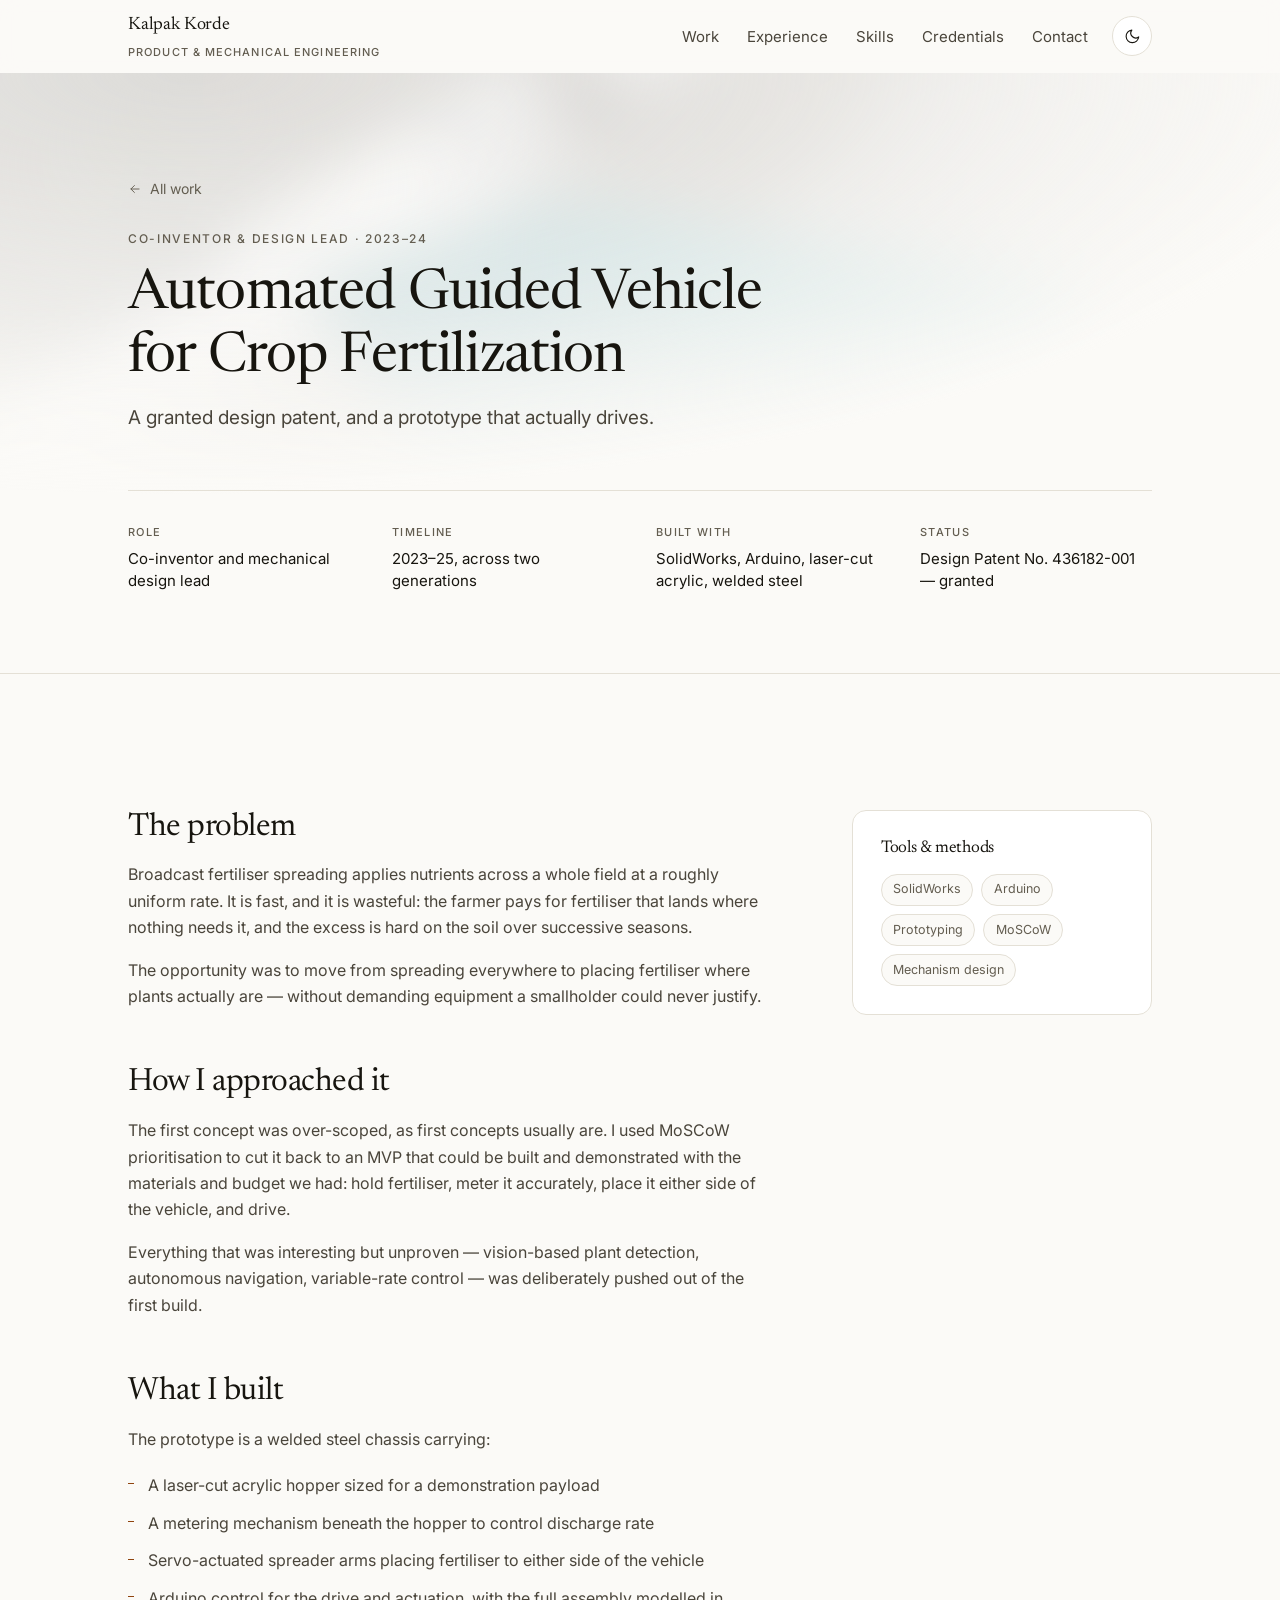
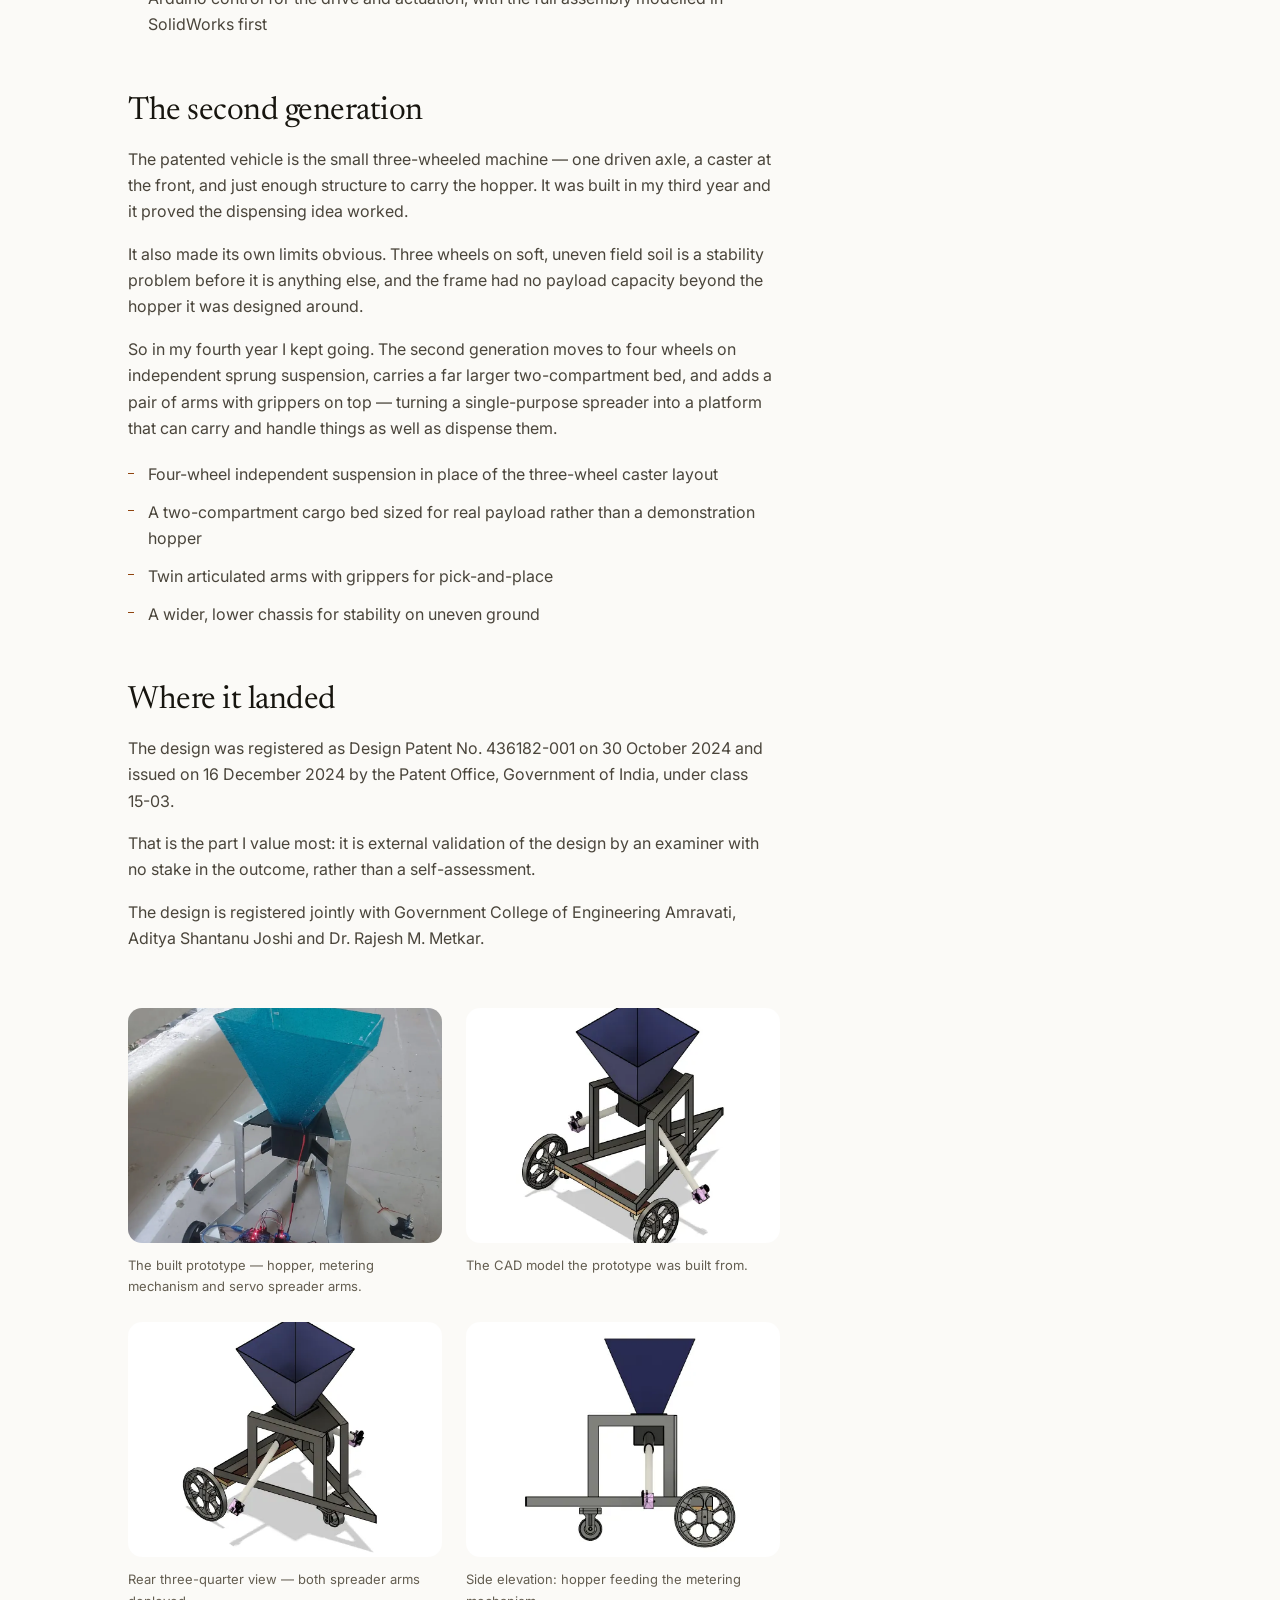
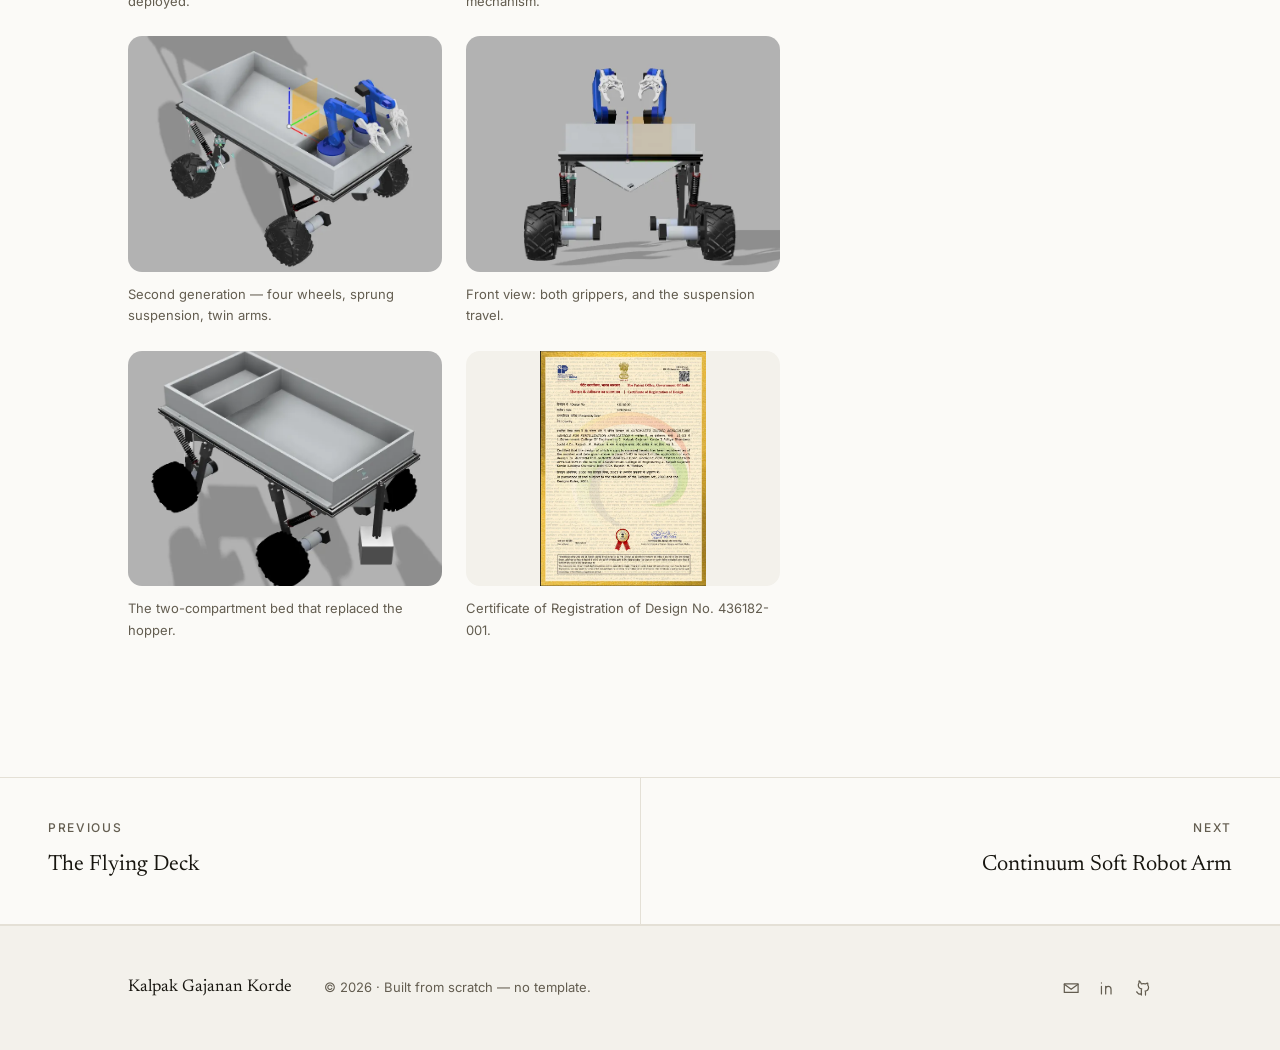
==== portfolio/work/agv-fertilization.html @ a99efef3 "Rebuild portfolio: new design, per-project pages, updated content The site had drifted badly from th" ====
<!DOCTYPE html>
<html lang="en">

<head>
    <meta charset="UTF-8">
    <meta name="viewport" content="width=device-width, initial-scale=1">
    <title>Automated Guided Vehicle for Crop Fertilization — Kalpak Korde</title>

    <meta name="description" content="An automated guided vehicle for precise crop fertilisation. Design Patent No. 436182-001, granted by the Patent Office, Government of India.">
    <link rel="canonical" href="https://portfolio-tgq3.vercel.app/work/agv-fertilization.html">

    <meta property="og:type" content="article">
    <meta property="og:url" content="https://portfolio-tgq3.vercel.app/work/agv-fertilization.html">
    <meta property="og:title" content="Automated Guided Vehicle for Crop Fertilization — Kalpak Korde">
    <meta property="og:description" content="An automated guided vehicle for precise crop fertilisation. Design Patent No. 436182-001, granted by the Patent Office, Government of India.">
    <meta property="og:image" content="https://portfolio-tgq3.vercel.app/assets/og-image.png">
    <meta name="twitter:card" content="summary_large_image">

    <link rel="icon" href="../favicon.svg" type="image/svg+xml">
    <link rel="apple-touch-icon" href="../assets/apple-touch-icon.png">

    <script>
        (function () {
            document.documentElement.classList.add('js');
            try {
                var saved = localStorage.getItem('theme');
                var theme = saved || (window.matchMedia('(prefers-color-scheme: dark)').matches ? 'dark' : 'light');
                document.documentElement.setAttribute('data-theme', theme);
            } catch (e) { }
        })();
    </script>

    <link rel="preconnect" href="https://fonts.googleapis.com">
    <link rel="preconnect" href="https://fonts.gstatic.com" crossorigin>
    <link
        href="https://fonts.googleapis.com/css2?family=Inter:wght@400;500;600&family=Newsreader:ital,opsz,wght@0,6..72,400;0,6..72,500;1,6..72,400&display=swap"
        rel="stylesheet">
    <link rel="stylesheet" href="../css/style.css">
</head>

<body>
    <a class="skip-link" href="#main">Skip to content</a>

    <svg class="sprite" aria-hidden="true" focusable="false">
        <symbol id="i-mail" viewBox="0 0 24 24"><path d="M3 6.5h18v11H3z"/><path d="m3 7 9 6.5L21 7"/></symbol>
        <symbol id="i-linkedin" viewBox="0 0 24 24"><path d="M4.5 9.5v10M4.5 5.2v.1M10 19.5v-10M10 13.2c0-2 1.4-3.7 3.5-3.7s3.5 1.4 3.5 4v6"/></symbol>
        <symbol id="i-github" viewBox="0 0 24 24"><path d="M9 19.5c-4 1.2-4-2.1-5.6-2.6M15 21v-3.3c0-1 .1-1.4-.5-2 2.3-.2 4.5-1.1 4.5-5a3.9 3.9 0 0 0-1.1-2.7 3.6 3.6 0 0 0-.1-2.7s-.9-.2-2.9 1.1a10 10 0 0 0-5.2 0C7.7 2.1 6.8 2.3 6.8 2.3a3.6 3.6 0 0 0-.1 2.7 3.9 3.9 0 0 0-1.1 2.8c0 3.8 2.2 4.7 4.5 5-.4.4-.5.9-.5 1.5V21"/></symbol>
        <symbol id="i-arrow" viewBox="0 0 24 24"><path d="M5 12h14M13 6l6 6-6 6"/></symbol>
        <symbol id="i-sun" viewBox="0 0 24 24"><circle cx="12" cy="12" r="4"/><path d="M12 2v2M12 20v2M4.9 4.9l1.4 1.4M17.7 17.7l1.4 1.4M2 12h2M20 12h2M4.9 19.1l1.4-1.4M17.7 6.3l1.4-1.4"/></symbol>
        <symbol id="i-moon" viewBox="0 0 24 24"><path d="M21 12.8A9 9 0 1 1 11.2 3a7 7 0 0 0 9.8 9.8z"/></symbol>
        <symbol id="i-close" viewBox="0 0 24 24"><path d="M6 6l12 12M18 6L6 18"/></symbol>
        <symbol id="i-expand" viewBox="0 0 24 24"><path d="M9 3H3v6M15 21h6v-6M21 9V3h-6M3 15v6h6"/></symbol>
    </svg>

    <div class="scroll-progress" id="scrollProgress" aria-hidden="true"></div>

    <header class="site-header" id="siteHeader">
        <div class="shell header-inner">
            <a class="wordmark" href="../index.html">
                Kalpak Korde
                <span class="wordmark-role">Product &amp; Mechanical Engineering</span>
            </a>

            <nav class="nav" id="nav" aria-label="Primary">
                <ul>
                    <li><a href="../index.html#work">Work</a></li>
                    <li><a href="../index.html#experience">Experience</a></li>
                    <li><a href="../index.html#skills">Skills</a></li>
                    <li><a href="../index.html#credentials">Credentials</a></li>
                    <li><a href="../index.html#contact">Contact</a></li>
                </ul>
            </nav>

            <div class="header-actions">
                <button class="icon-btn" id="themeToggle" type="button" aria-label="Switch to dark theme">
                    <svg class="icon icon-light" aria-hidden="true"><use href="#i-moon" /></svg>
                    <svg class="icon icon-dark" aria-hidden="true"><use href="#i-sun" /></svg>
                </button>
                <button class="icon-btn nav-toggle" id="navToggle" type="button" aria-label="Open menu"
                    aria-expanded="false" aria-controls="nav">
                    <span class="bars" aria-hidden="true"><i></i><i></i></span>
                </button>
            </div>
        </div>
    </header>

    <main id="main">
        <section class="proj-hero">
            <div class="proj-bg" aria-hidden="true">
                <div class="proj-bg-layer">
                    <picture>
                        <source srcset="../assets/agv-prototype.webp" type="image/webp">
                        <img src="../assets/agv-prototype.jpg" alt="" aria-hidden="true">
                    </picture>
                </div>
                <div class="proj-bg-layer">
                    <picture>
                        <source srcset="../assets/cert-patent.webp" type="image/webp">
                        <img src="../assets/cert-patent.jpg" alt="" aria-hidden="true">
                    </picture>
                </div>
            </div>

            <div class="shell">
                <a class="proj-back" href="../index.html#work">
                    <svg class="icon" aria-hidden="true"><use href="#i-arrow" /></svg>
                    All work
                </a>
                <p class="eyebrow">Co-inventor &amp; design lead · 2023–24</p>
                <h1>Automated Guided Vehicle for Crop Fertilization</h1>
                <p class="lede">A granted design patent, and a prototype that actually drives.</p>

                <dl class="proj-facts">
                    <div>
                        <dt>Role</dt>
                        <dd>Co-inventor and mechanical design lead</dd>
                    </div>
                    <div>
                        <dt>Timeline</dt>
                        <dd>2023–25, across two generations</dd>
                    </div>
                    <div>
                        <dt>Built with</dt>
                        <dd>SolidWorks, Arduino, laser-cut acrylic, welded steel</dd>
                    </div>
                    <div>
                        <dt>Status</dt>
                        <dd>Design Patent No. 436182-001 — granted</dd>
                    </div>
                </dl>
            </div>
        </section>

        <div class="shell proj-body">
            <div class="proj-main">
                <section class="proj-block reveal">
                    <h2>The problem</h2>
                    <p>Broadcast fertiliser spreading applies nutrients across a whole field at a roughly uniform rate. It is fast, and it is wasteful: the farmer pays for fertiliser that lands where nothing needs it, and the excess is hard on the soil over successive seasons.</p>
                    <p>The opportunity was to move from spreading everywhere to placing fertiliser where plants actually are — without demanding equipment a smallholder could never justify.</p>
                </section>

                <section class="proj-block reveal">
                    <h2>How I approached it</h2>
                    <p>The first concept was over-scoped, as first concepts usually are. I used MoSCoW prioritisation to cut it back to an MVP that could be built and demonstrated with the materials and budget we had: hold fertiliser, meter it accurately, place it either side of the vehicle, and drive.</p>
                    <p>Everything that was interesting but unproven — vision-based plant detection, autonomous navigation, variable-rate control — was deliberately pushed out of the first build.</p>
                </section>

                <section class="proj-block reveal">
                    <h2>What I built</h2>
                    <p>The prototype is a welded steel chassis carrying:</p>
                    <ul>
                        <li>A laser-cut acrylic hopper sized for a demonstration payload</li>
                        <li>A metering mechanism beneath the hopper to control discharge rate</li>
                        <li>Servo-actuated spreader arms placing fertiliser to either side of the vehicle</li>
                        <li>Arduino control for the drive and actuation, with the full assembly modelled in SolidWorks first</li>
                    </ul>
                </section>

                <section class="proj-block reveal">
                    <h2>The second generation</h2>
                    <p>The patented vehicle is the small three-wheeled machine — one driven axle, a caster at the front, and just enough structure to carry the hopper. It was built in my third year and it proved the dispensing idea worked.</p>
                    <p>It also made its own limits obvious. Three wheels on soft, uneven field soil is a stability problem before it is anything else, and the frame had no payload capacity beyond the hopper it was designed around.</p>
                    <p>So in my fourth year I kept going. The second generation moves to four wheels on independent sprung suspension, carries a far larger two-compartment bed, and adds a pair of arms with grippers on top — turning a single-purpose spreader into a platform that can carry and handle things as well as dispense them.</p>
                    <ul>
                        <li>Four-wheel independent suspension in place of the three-wheel caster layout</li>
                        <li>A two-compartment cargo bed sized for real payload rather than a demonstration hopper</li>
                        <li>Twin articulated arms with grippers for pick-and-place</li>
                        <li>A wider, lower chassis for stability on uneven ground</li>
                    </ul>
                </section>

                <section class="proj-block reveal">
                    <h2>Where it landed</h2>
                    <p>The design was registered as Design Patent No. 436182-001 on 30 October 2024 and issued on 16 December 2024 by the Patent Office, Government of India, under class 15-03.</p>
                    <p>That is the part I value most: it is external validation of the design by an examiner with no stake in the outcome, rather than a self-assessment.</p>
                    <p>The design is registered jointly with Government College of Engineering Amravati, Aditya Shantanu Joshi and Dr. Rajesh M. Metkar.</p>
                </section>

                <div class="proj-gallery reveal">
                    <figure>
                        <button class="zoomable" type="button" data-full="../assets/agv-prototype.jpg"
                            data-caption="The built prototype — hopper, metering mechanism and servo spreader arms.">
                            <picture>
                                <source srcset="../assets/agv-prototype.webp" type="image/webp">
                                <img src="../assets/agv-prototype.jpg" width="960" height="1180" loading="lazy"
                                    decoding="async" alt="The AGV prototype: a blue acrylic hopper on a welded steel chassis with servo-actuated spreader arms and an Arduino board">
                            </picture>
                            <span class="zoom-hint" aria-hidden="true">
                                <svg class="icon"><use href="#i-expand" /></svg>
                            </span>
                        </button>
                        <figcaption>The built prototype — hopper, metering mechanism and servo spreader arms.</figcaption>
                    </figure>
                    <figure>
                        <button class="zoomable" type="button" data-full="../assets/agv-cad-iso.jpg"
                            data-caption="The CAD model the prototype was built from.">
                            <picture>
                                <source srcset="../assets/agv-cad-iso.webp" type="image/webp">
                                <img src="../assets/agv-cad-iso.jpg" width="504" height="514" loading="lazy"
                                    decoding="async" alt="CAD model of the fertilisation AGV showing the hopper, frame and spreader tubes">
                            </picture>
                            <span class="zoom-hint" aria-hidden="true">
                                <svg class="icon"><use href="#i-expand" /></svg>
                            </span>
                        </button>
                        <figcaption>The CAD model the prototype was built from.</figcaption>
                    </figure>
                    <figure>
                        <button class="zoomable" type="button" data-full="../assets/agv-cad-rear.jpg"
                            data-caption="Rear three-quarter view — both spreader arms deployed.">
                            <picture>
                                <source srcset="../assets/agv-cad-rear.webp" type="image/webp">
                                <img src="../assets/agv-cad-rear.jpg" width="523" height="528" loading="lazy"
                                    decoding="async" alt="Rear three-quarter CAD view of the AGV showing both spreader arms">
                            </picture>
                            <span class="zoom-hint" aria-hidden="true">
                                <svg class="icon"><use href="#i-expand" /></svg>
                            </span>
                        </button>
                        <figcaption>Rear three-quarter view — both spreader arms deployed.</figcaption>
                    </figure>
                    <figure>
                        <button class="zoomable" type="button" data-full="../assets/agv-cad-side.jpg"
                            data-caption="Side elevation: hopper feeding the metering mechanism.">
                            <picture>
                                <source srcset="../assets/agv-cad-side.webp" type="image/webp">
                                <img src="../assets/agv-cad-side.jpg" width="486" height="486" loading="lazy"
                                    decoding="async" alt="Side elevation of the AGV showing the hopper feeding into the metering mechanism">
                            </picture>
                            <span class="zoom-hint" aria-hidden="true">
                                <svg class="icon"><use href="#i-expand" /></svg>
                            </span>
                        </button>
                        <figcaption>Side elevation: hopper feeding the metering mechanism.</figcaption>
                    </figure>
                    <figure>
                        <button class="zoomable" type="button" data-full="../assets/agv-v2-iso.jpg"
                            data-caption="Second generation — four wheels, sprung suspension, twin arms.">
                            <picture>
                                <source srcset="../assets/agv-v2-iso.webp" type="image/webp">
                                <img src="../assets/agv-v2-iso.jpg" width="792" height="634" loading="lazy"
                                    decoding="async" alt="CAD render of the second-generation AGV: a four-wheel rover with sprung suspension, a large two-compartment bed and twin robotic arms">
                            </picture>
                            <span class="zoom-hint" aria-hidden="true">
                                <svg class="icon"><use href="#i-expand" /></svg>
                            </span>
                        </button>
                        <figcaption>Second generation — four wheels, sprung suspension, twin arms.</figcaption>
                    </figure>
                    <figure>
                        <button class="zoomable" type="button" data-full="../assets/agv-v2-front.jpg"
                            data-caption="Front view: both grippers, and the suspension travel.">
                            <picture>
                                <source srcset="../assets/agv-v2-front.webp" type="image/webp">
                                <img src="../assets/agv-v2-front.jpg" width="715" height="577" loading="lazy"
                                    decoding="async" alt="Front view of the second-generation AGV showing both grippers and the independent suspension arms">
                            </picture>
                            <span class="zoom-hint" aria-hidden="true">
                                <svg class="icon"><use href="#i-expand" /></svg>
                            </span>
                        </button>
                        <figcaption>Front view: both grippers, and the suspension travel.</figcaption>
                    </figure>
                    <figure>
                        <button class="zoomable" type="button" data-full="../assets/agv-v2-bed.jpg"
                            data-caption="The two-compartment bed that replaced the hopper.">
                            <picture>
                                <source srcset="../assets/agv-v2-bed.webp" type="image/webp">
                                <img src="../assets/agv-v2-bed.jpg" width="738" height="620" loading="lazy"
                                    decoding="async" alt="Second-generation AGV chassis showing the two-compartment cargo bed and drive motors">
                            </picture>
                            <span class="zoom-hint" aria-hidden="true">
                                <svg class="icon"><use href="#i-expand" /></svg>
                            </span>
                        </button>
                        <figcaption>The two-compartment bed that replaced the hopper.</figcaption>
                    </figure>
                    <figure class="doc">
                        <button class="zoomable" type="button" data-full="../assets/cert-patent.jpg"
                            data-caption="Certificate of Registration of Design No. 436182-001.">
                            <picture>
                                <source srcset="../assets/cert-patent.webp" type="image/webp">
                                <img src="../assets/cert-patent.jpg" width="603" height="851" loading="lazy"
                                    decoding="async" alt="Certificate of Registration of Design issued by the Patent Office, Government of India">
                            </picture>
                            <span class="zoom-hint" aria-hidden="true">
                                <svg class="icon"><use href="#i-expand" /></svg>
                            </span>
                        </button>
                        <figcaption>Certificate of Registration of Design No. 436182-001.</figcaption>
                    </figure>
                </div>
            </div>

            <aside class="proj-rail reveal">
                <h3>Tools &amp; methods</h3>
                <ul class="tags">
                    <li>SolidWorks</li>
                    <li>Arduino</li>
                    <li>Prototyping</li>
                    <li>MoSCoW</li>
                    <li>Mechanism design</li>
                </ul>
            </aside>
        </div>

        <nav class="proj-nav" aria-label="More projects">
            <a href="flying-deck.html">
                <p class="eyebrow">Previous</p>
                <strong>The Flying Deck</strong>
            </a>
            <a class="next" href="continuum-soft-arm.html">
                <p class="eyebrow">Next</p>
                <strong>Continuum Soft Robot Arm</strong>
            </a>
        </nav>
    </main>

    <footer class="site-footer">
        <div class="shell footer-inner">
            <p class="footer-name">Kalpak Gajanan Korde</p>
            <p class="footer-meta">© <span id="year">2026</span> · Built from scratch — no template.</p>
            <ul class="footer-links">
                <li><a href="mailto:kalpakkorde38@gmail.com" aria-label="Email">
                        <svg class="icon" aria-hidden="true"><use href="#i-mail" /></svg></a></li>
                <li><a href="https://www.linkedin.com/in/kalpak-korde" target="_blank" rel="noopener"
                        aria-label="LinkedIn">
                        <svg class="icon" aria-hidden="true"><use href="#i-linkedin" /></svg></a></li>
                <li><a href="https://github.com/kalpuexe" target="_blank" rel="noopener" aria-label="GitHub">
                        <svg class="icon" aria-hidden="true"><use href="#i-github" /></svg></a></li>
            </ul>
        </div>
    </footer>

    <button class="to-top" id="toTop" type="button" aria-label="Back to top">
        <svg class="icon" aria-hidden="true"><use href="#i-arrow" /></svg>
    </button>

    <dialog class="lightbox" id="lightbox" aria-label="Image viewer">
        <button class="lightbox-close" id="lightboxClose" type="button" aria-label="Close">
            <svg class="icon" aria-hidden="true"><use href="#i-close" /></svg>
        </button>
        <img id="lightboxImg" alt="">
        <p class="lightbox-caption" id="lightboxCaption"></p>
    </dialog>

    <script src="../js/main.js" defer></script>
</body>

</html>
---- portfolio/css/style.css ----
/* =============================================================
   Kalpak Korde — portfolio
   Hand-written, no framework. Sections follow document order.
   ============================================================= */

/* ---------- Tokens ---------- */

:root {
    --paper: #fbfaf7;
    --surface: #ffffff;
    --sunken: #f3f1eb;
    --ink: #17150f;
    --ink-2: #4a453b;
    --ink-3: #635d50;
    --rule: #e4e0d6;
    --accent: #8f440f;
    --accent-ink: #ffffff;
    --accent-soft: rgba(143, 68, 15, .08);
    --shadow: 0 1px 2px rgba(23, 21, 15, .04), 0 8px 24px -12px rgba(23, 21, 15, .16);
    --shadow-lg: 0 2px 4px rgba(23, 21, 15, .04), 0 24px 48px -24px rgba(23, 21, 15, .26);

    --sans: 'Inter', -apple-system, BlinkMacSystemFont, 'Segoe UI', system-ui, sans-serif;
    --serif: 'Newsreader', Georgia, 'Times New Roman', serif;

    --shell: 1120px;
    --gutter: clamp(1.25rem, 5vw, 3rem);
    --section-y: clamp(4.5rem, 11vw, 8.5rem);
    --radius: 14px;
    --ease: cubic-bezier(.22, .61, .36, 1);
}

[data-theme="dark"] {
    --paper: #0f0e0c;
    --surface: #191714;
    --sunken: #0a0908;
    --ink: #f4f1e9;
    --ink-2: #c2bbad;
    --ink-3: #a09889;
    --rule: #2c2925;
    --accent: #e8a468;
    --accent-ink: #17150f;
    --accent-soft: rgba(232, 164, 104, .12);
    --shadow: 0 1px 2px rgba(0, 0, 0, .4), 0 8px 24px -12px rgba(0, 0, 0, .6);
    --shadow-lg: 0 2px 4px rgba(0, 0, 0, .4), 0 24px 48px -24px rgba(0, 0, 0, .8);
}

/* ---------- Base ---------- */

*,
*::before,
*::after {
    box-sizing: border-box;
}

* {
    margin: 0;
}

html {
    -webkit-text-size-adjust: 100%;
    scroll-behavior: smooth;
    scroll-padding-top: 6rem;
}

body {
    background: var(--paper);
    color: var(--ink);
    font-family: var(--sans);
    font-size: 1rem;
    line-height: 1.65;
    -webkit-font-smoothing: antialiased;
    overflow-x: hidden;
}

img,
picture,
svg {
    display: block;
    max-width: 100%;
}

img {
    height: auto;
}

h1,
h2,
h3,
h4 {
    font-family: var(--serif);
    font-weight: 400;
    line-height: 1.12;
    letter-spacing: -.015em;
    text-wrap: balance;
}

p {
    text-wrap: pretty;
}

a {
    color: inherit;
}

button {
    font: inherit;
    color: inherit;
    background: none;
    border: 0;
    cursor: pointer;
}

ul,
ol {
    list-style: none;
    padding: 0;
}

:focus-visible {
    outline: 2px solid var(--accent);
    outline-offset: 3px;
    border-radius: 3px;
}

.sprite {
    display: none;
}

.icon {
    width: 1em;
    height: 1em;
    fill: none;
    stroke: currentColor;
    stroke-width: 1.6;
    stroke-linecap: round;
    stroke-linejoin: round;
    flex: none;
}

.shell {
    width: 100%;
    max-width: var(--shell);
    margin-inline: auto;
    padding-inline: var(--gutter);
}

.skip-link {
    position: fixed;
    top: .75rem;
    left: .75rem;
    z-index: 200;
    padding: .6rem 1rem;
    background: var(--accent);
    color: var(--accent-ink);
    border-radius: 8px;
    font-size: .875rem;
    font-weight: 500;
    text-decoration: none;
    transform: translateY(-160%);
    transition: transform .18s var(--ease);
}

.skip-link:focus-visible {
    transform: none;
}

/* ---------- Shared type ---------- */

.eyebrow {
    font-size: .75rem;
    font-weight: 500;
    letter-spacing: .14em;
    text-transform: uppercase;
    color: var(--ink-3);
}

.lede {
    font-size: clamp(1.0625rem, 1.6vw, 1.1875rem);
    line-height: 1.7;
    color: var(--ink-2);
    max-width: 56ch;
}

.section {
    padding-block: var(--section-y);
}

.section-alt {
    background: var(--sunken);
    border-block: 1px solid var(--rule);
}

.section-head {
    max-width: 34ch;
    margin-bottom: clamp(2.5rem, 6vw, 4rem);
}

.section-head .eyebrow {
    margin-bottom: 1rem;
}

.section-head h2 {
    font-size: clamp(1.875rem, 4.4vw, 2.75rem);
}

/* ---------- Buttons ---------- */

.btn {
    display: inline-flex;
    align-items: center;
    justify-content: center;
    gap: .55rem;
    padding: .8rem 1.35rem;
    border-radius: 999px;
    font-size: .9375rem;
    font-weight: 500;
    text-decoration: none;
    border: 1px solid transparent;
    transition: background-color .2s var(--ease), border-color .2s var(--ease),
        color .2s var(--ease), transform .2s var(--ease);
}

.btn .icon {
    font-size: 1.05em;
    transition: transform .2s var(--ease);
}

.btn-primary {
    background: var(--accent);
    color: var(--accent-ink);
}

.btn-ghost {
    border-color: var(--rule);
    background: var(--surface);
    color: var(--ink);
}

.btn:hover {
    transform: translateY(-2px);
}

.btn-ghost:hover {
    border-color: var(--accent);
    color: var(--accent);
}

.btn-primary:hover .icon {
    transform: translateX(3px);
}

.btn-block {
    width: 100%;
}

.icon-btn {
    display: grid;
    place-items: center;
    width: 40px;
    height: 40px;
    border-radius: 999px;
    border: 1px solid var(--rule);
    background: var(--surface);
    font-size: 1.05rem;
    transition: border-color .2s var(--ease), color .2s var(--ease);
}

.icon-btn:hover {
    border-color: var(--accent);
    color: var(--accent);
}

/* Show only the icon matching the active theme */
[data-theme="light"] .icon-dark,
[data-theme="dark"] .icon-light {
    display: none;
}

/* ---------- Scroll progress ---------- */

.scroll-progress {
    position: fixed;
    inset: 0 auto auto 0;
    height: 2px;
    width: 100%;
    background: var(--accent);
    transform: scaleX(0);
    transform-origin: 0 50%;
    z-index: 120;
    will-change: transform;
}

/* ---------- Header ---------- */

.site-header {
    position: sticky;
    top: 0;
    z-index: 100;
    background: color-mix(in srgb, var(--paper) 85%, transparent);
    backdrop-filter: blur(12px);
    border-bottom: 1px solid transparent;
    transition: border-color .25s var(--ease);
}

.site-header.is-stuck {
    border-bottom-color: var(--rule);
}

.header-inner {
    display: flex;
    align-items: center;
    gap: 1.5rem;
    min-height: 72px;
}

.wordmark {
    display: grid;
    gap: .1rem;
    font-family: var(--serif);
    font-size: 1.125rem;
    letter-spacing: -.01em;
    text-decoration: none;
    margin-right: auto;
}

.wordmark-role {
    font-family: var(--sans);
    font-size: .6875rem;
    font-weight: 500;
    letter-spacing: .1em;
    text-transform: uppercase;
    color: var(--ink-3);
}

.nav ul {
    display: flex;
    gap: 1.75rem;
}

.nav a {
    position: relative;
    font-size: .9375rem;
    color: var(--ink-2);
    text-decoration: none;
    padding-block: .25rem;
    transition: color .2s var(--ease);
}

.nav a::after {
    content: '';
    position: absolute;
    left: 0;
    bottom: 0;
    width: 100%;
    height: 1px;
    background: currentColor;
    transform: scaleX(0);
    transform-origin: 100% 50%;
    transition: transform .28s var(--ease);
}

.nav a:hover,
.nav a.is-active {
    color: var(--ink);
}

.nav a:hover::after,
.nav a.is-active::after {
    transform: scaleX(1);
    transform-origin: 0 50%;
}

.header-actions {
    display: flex;
    gap: .5rem;
}

.nav-toggle {
    display: none;
}

.bars {
    display: grid;
    gap: 5px;
    width: 17px;
}

.bars i {
    display: block;
    height: 1.5px;
    background: currentColor;
    border-radius: 2px;
    transition: transform .25s var(--ease);
}

.nav-toggle[aria-expanded="true"] .bars i:first-child {
    transform: translateY(3.25px) rotate(45deg);
}

.nav-toggle[aria-expanded="true"] .bars i:last-child {
    transform: translateY(-3.25px) rotate(-45deg);
}

/* ---------- Hero ---------- */

.hero {
    padding-top: clamp(3rem, 8vw, 6rem);
    padding-bottom: clamp(3rem, 7vw, 5rem);
}

.hero-grid {
    display: grid;
    grid-template-columns: minmax(0, 1.55fr) minmax(0, 1fr);
    gap: clamp(2rem, 6vw, 4.5rem);
    align-items: center;
}

.hero-copy h1 {
    font-size: clamp(2.25rem, 6vw, 4rem);
    margin-block: 1.25rem 1.5rem;
}

.hero-copy h1 em {
    font-style: italic;
    color: var(--accent);
}

.hero-actions {
    display: flex;
    flex-wrap: wrap;
    gap: .75rem;
    margin-top: 2rem;
}

.hero-links {
    display: flex;
    flex-wrap: wrap;
    gap: 1.5rem;
    margin-top: 2rem;
    padding-top: 1.75rem;
    border-top: 1px solid var(--rule);
}

.hero-links a {
    display: inline-flex;
    align-items: center;
    gap: .5rem;
    font-size: .875rem;
    color: var(--ink-3);
    text-decoration: none;
    transition: color .2s var(--ease);
}

.hero-links a:hover {
    color: var(--accent);
}

.hero-portrait {
    position: relative;
}

.hero-portrait img {
    width: 100%;
    aspect-ratio: 1;
    object-fit: cover;
    border-radius: var(--radius);
    box-shadow: var(--shadow-lg);
    position: relative;
    z-index: 1;
}

/* A thin offset frame — quieter than the old rotating ring */
.hero-portrait::after {
    content: '';
    position: absolute;
    inset: 16px -16px -16px 16px;
    border: 1px solid var(--accent);
    border-radius: var(--radius);
    opacity: .45;
}

/* ---------- Facts strip ---------- */

.facts {
    display: grid;
    grid-template-columns: repeat(4, 1fr);
    gap: 1px;
    margin-top: clamp(3rem, 8vw, 5rem);
    background: var(--rule);
    border: 1px solid var(--rule);
    border-radius: var(--radius);
    overflow: hidden;
}

.fact {
    background: var(--paper);
    padding: 1.5rem 1.35rem;
}

.fact dt {
    font-size: .6875rem;
    font-weight: 500;
    letter-spacing: .12em;
    text-transform: uppercase;
    color: var(--ink-3);
    margin-bottom: .5rem;
}

.fact dd {
    margin: 0;
    font-family: var(--serif);
    font-size: 1.375rem;
    line-height: 1.2;
}

.fact dd span {
    display: block;
    font-family: var(--sans);
    font-size: .8125rem;
    line-height: 1.45;
    color: var(--ink-3);
    margin-top: .35rem;
}

/* ---------- Case studies ---------- */

.case {
    display: grid;
    grid-template-columns: minmax(0, 1.35fr) minmax(0, 1fr);
    gap: clamp(2rem, 5vw, 4rem);
    /* Centred so a short stat panel doesn't leave a void beside a tall column */
    align-items: center;
    padding-block: clamp(2.5rem, 6vw, 4rem);
    border-top: 1px solid var(--rule);
}

.case:first-of-type {
    border-top: 0;
    padding-top: 0;
}

.case-flip .case-body {
    order: 2;
}

.case-meta {
    font-size: .8125rem;
    color: var(--ink-3);
    margin-bottom: .75rem;
}

.case-body h3 {
    font-size: clamp(1.75rem, 3.6vw, 2.375rem);
}

.case-sub {
    font-size: 1.0625rem;
    color: var(--ink-2);
    margin-top: .625rem;
}

.case-notes {
    display: grid;
    gap: 1.5rem;
    margin-top: 2rem;
}

.case-notes h4 {
    font-family: var(--sans);
    font-size: .6875rem;
    font-weight: 600;
    letter-spacing: .12em;
    text-transform: uppercase;
    color: var(--accent);
    margin-bottom: .5rem;
}

.case-notes p {
    color: var(--ink-2);
    max-width: 62ch;
}

.case-note-small {
    margin-top: 1.25rem;
    font-size: .8125rem;
    line-height: 1.55;
    color: var(--ink-3);
    max-width: 58ch;
}

.case-links {
    display: flex;
    flex-wrap: wrap;
    align-items: center;
    gap: 1.75rem;
    margin-top: 1.75rem;
}

.case-links a {
    display: inline-flex;
    align-items: center;
    gap: .45rem;
    font-size: .9375rem;
    font-weight: 500;
    color: var(--accent);
    text-decoration: none;
    border-bottom: 1px solid currentColor;
    padding-bottom: 2px;
}

.case-links a .icon {
    transition: transform .2s var(--ease);
}

.case-links a:hover .icon {
    transform: translateX(4px);
}

/* Secondary link beside the case-study link — quieter, no underline rule */
.case-links a.case-link-alt {
    color: var(--ink-3);
    border-bottom-color: transparent;
    font-weight: 400;
}

.case-links a.case-link-alt:hover {
    color: var(--accent);
    border-bottom-color: currentColor;
}

/* Card footer link on the smaller work cards */
.mini-link {
    display: inline-flex;
    align-items: center;
    gap: .45rem;
    margin-top: 1.25rem;
    font-size: .875rem;
    font-weight: 500;
    color: var(--accent);
    text-decoration: none;
    align-self: flex-start;
    border-bottom: 1px solid currentColor;
    padding-bottom: 2px;
}

.mini-link .icon {
    transition: transform .2s var(--ease);
}

.mini-link:hover .icon {
    transform: translateX(4px);
}

.tags {
    display: flex;
    flex-wrap: wrap;
    gap: .5rem;
    margin-top: 1.75rem;
}

.tags li {
    padding: .3rem .7rem;
    border: 1px solid var(--rule);
    border-radius: 999px;
    font-size: .78125rem;
    color: var(--ink-3);
    background: var(--surface);
}

.tags-lg li {
    font-size: .875rem;
    padding: .4rem .85rem;
}

/* Designed panel used where a project has no photograph */
.stat-panel {
    padding: clamp(1.75rem, 4vw, 2.5rem);
    background: var(--surface);
    border: 1px solid var(--rule);
    border-radius: var(--radius);
    box-shadow: var(--shadow);
}

.stat-kicker {
    font-size: .6875rem;
    font-weight: 500;
    letter-spacing: .12em;
    text-transform: uppercase;
    color: var(--ink-3);
    margin-bottom: .85rem;
}

.stat-big {
    font-family: var(--serif);
    font-size: clamp(3rem, 7vw, 4rem);
    line-height: 1;
    letter-spacing: -.03em;
}

.stat-big span {
    color: var(--accent);
    font-size: .5em;
    vertical-align: super;
    margin-left: .1em;
}

.stat-label {
    font-size: .875rem;
    color: var(--ink-3);
    margin-top: .5rem;
}

.stat-panel hr {
    border: 0;
    border-top: 1px solid var(--rule);
    margin-block: 1.75rem;
}

.stat-quote {
    font-family: var(--serif);
    font-size: 1.375rem;
    font-style: italic;
    line-height: 1.4;
}

.stat-list {
    font-size: .9375rem;
    line-height: 1.7;
    color: var(--ink-2);
}

.case-figure figcaption {
    margin-top: .85rem;
    font-size: .8125rem;
    color: var(--ink-3);
}

/* ---------- Zoomable images ---------- */

.zoomable {
    position: relative;
    display: block;
    width: 100%;
    padding: 0;
    border-radius: var(--radius);
    overflow: hidden;
    background: var(--sunken);
    line-height: 0;
}

.zoomable img {
    width: 100%;
    transition: transform .5s var(--ease);
}

.zoomable:hover img {
    transform: scale(1.03);
}

.zoom-hint {
    position: absolute;
    right: .75rem;
    bottom: .75rem;
    display: grid;
    place-items: center;
    width: 34px;
    height: 34px;
    border-radius: 8px;
    background: color-mix(in srgb, var(--paper) 80%, transparent);
    backdrop-filter: blur(6px);
    color: var(--ink);
    font-size: .875rem;
    opacity: 0;
    transform: translateY(4px);
    transition: opacity .22s var(--ease), transform .22s var(--ease);
}

.zoomable:hover .zoom-hint,
.zoomable:focus-visible .zoom-hint {
    opacity: 1;
    transform: none;
}

/* ---------- Secondary work grid ---------- */

.subhead {
    font-size: 1.25rem;
    margin-top: clamp(2.5rem, 6vw, 4rem);
    margin-bottom: 1.75rem;
    padding-top: clamp(2.5rem, 6vw, 4rem);
    border-top: 1px solid var(--rule);
    color: var(--ink-3);
}

.grid-3 {
    display: grid;
    grid-template-columns: repeat(auto-fit, minmax(min(100%, 270px), 1fr));
    gap: clamp(1.25rem, 3vw, 2rem);
}

.mini,
.cred {
    display: flex;
    flex-direction: column;
    background: var(--surface);
    border: 1px solid var(--rule);
    border-radius: var(--radius);
    overflow: hidden;
    transition: transform .3s var(--ease), box-shadow .3s var(--ease), border-color .3s var(--ease);
}

.mini:hover,
.cred:hover {
    transform: translateY(-4px);
    box-shadow: var(--shadow-lg);
    border-color: color-mix(in srgb, var(--accent) 40%, var(--rule));
}

.mini-figure,
.cred figure {
    aspect-ratio: 4 / 3;
    overflow: hidden;
    background: var(--sunken);
}

.mini-figure .zoomable,
.cred .zoomable {
    height: 100%;
    border-radius: 0;
}

.mini-figure img,
.cred img {
    width: 100%;
    height: 100%;
    object-fit: cover;
}

/* Certificates read better anchored to their top edge than centred */
.cred img {
    object-position: top center;
}

.mini-figure-plain {
    display: grid;
    place-items: center;
    background: var(--accent-soft);
}

.mini-mark {
    display: grid;
    justify-items: center;
    font-family: var(--serif);
    font-size: 1.25rem;
    letter-spacing: .22em;
    text-indent: .22em;
    color: var(--accent);
}

.mini-mark b {
    font-size: 2.5rem;
    font-weight: 400;
    letter-spacing: -.01em;
    text-indent: 0;
}

.mini-body,
.cred-body {
    padding: 1.5rem;
    display: flex;
    flex-direction: column;
    flex: 1;
}

.mini-body h4,
.cred-body h3 {
    font-size: 1.3125rem;
    margin-bottom: .625rem;
}

.mini-body p:not(.case-meta),
.cred-body p:not(.case-meta) {
    font-size: .9375rem;
    color: var(--ink-2);
}

.mini-body .tags {
    margin-top: auto;
    padding-top: 1.5rem;
}

.mini-body .tags li {
    background: var(--paper);
}

/* ---------- Timeline ---------- */

.timeline li {
    display: grid;
    grid-template-columns: 190px minmax(0, 1fr);
    gap: clamp(1rem, 4vw, 3rem);
    padding-block: clamp(1.75rem, 4vw, 2.5rem);
    border-top: 1px solid var(--rule);
}

.timeline > li:first-child {
    border-top: 0;
    padding-top: 0;
}

.tl-when {
    font-size: .8125rem;
    letter-spacing: .04em;
    color: var(--ink-3);
    padding-top: .3rem;
}

.tl-body h3 {
    font-size: 1.4375rem;
}

.tl-org {
    font-size: .9375rem;
    color: var(--accent);
    margin-top: .3rem;
}

.tl-body ul {
    display: grid;
    gap: .6rem;
    margin-top: 1rem;
}

.tl-body li {
    display: block;
    position: relative;
    padding: 0 0 0 1.15rem;
    border: 0;
    font-size: .9375rem;
    color: var(--ink-2);
}

.tl-body li::before {
    content: '';
    position: absolute;
    left: 0;
    top: .68em;
    width: 5px;
    height: 1px;
    background: var(--ink-3);
}

/* ---------- Skills ---------- */

/* Fixed column counts: auto-fit left the fourth block stranded on its own row */
.skills-grid {
    display: grid;
    grid-template-columns: 1fr;
    gap: clamp(1.5rem, 3vw, 2.5rem);
}

@media (min-width: 600px) {
    .skills-grid {
        grid-template-columns: repeat(2, minmax(0, 1fr));
    }
}

@media (min-width: 1000px) {
    .skills-grid {
        grid-template-columns: repeat(4, minmax(0, 1fr));
    }
}

.skill-block h3 {
    font-size: 1.25rem;
    padding-bottom: .85rem;
    border-bottom: 1px solid var(--rule);
}

.skills-note {
    margin-top: clamp(2.5rem, 5vw, 3.5rem);
    padding-top: 2rem;
    border-top: 1px solid var(--rule);
    font-size: .9375rem;
    color: var(--ink-3);
    max-width: 62ch;
}

/* ---------- Credentials list ---------- */

.cred-list {
    display: grid;
    grid-template-columns: repeat(auto-fit, minmax(min(100%, 300px), 1fr));
    gap: 1px;
    margin-top: clamp(1.25rem, 3vw, 2rem);
    background: var(--rule);
    border: 1px solid var(--rule);
    border-radius: var(--radius);
    overflow: hidden;
}

.cred-list li {
    background: var(--sunken);
    padding: 1.35rem 1.5rem;
}

.cred-list strong {
    display: block;
    font-weight: 500;
}

.cred-list span {
    font-size: .875rem;
    color: var(--ink-3);
}

/* ---------- Contact ---------- */

.contact-grid {
    display: grid;
    grid-template-columns: minmax(0, 1fr) minmax(0, 420px);
    gap: clamp(2.5rem, 6vw, 4.5rem);
    align-items: start;
}

.contact-copy h2 {
    font-size: clamp(1.875rem, 4.4vw, 2.75rem);
    margin-block: 1rem 1.25rem;
}

.contact-list {
    display: grid;
    gap: .9rem;
    margin-top: 2.25rem;
    padding-top: 2rem;
    border-top: 1px solid var(--rule);
}

.contact-list li {
    display: flex;
    align-items: center;
    gap: .8rem;
    font-size: .9375rem;
    color: var(--ink-2);
}

.contact-list .icon {
    font-size: 1.1rem;
    color: var(--accent);
}

.contact-list a {
    text-decoration: none;
    border-bottom: 1px solid transparent;
    transition: border-color .2s var(--ease), color .2s var(--ease);
}

.contact-list a:hover {
    color: var(--ink);
    border-bottom-color: var(--accent);
}

.contact-cta {
    margin-top: 2rem;
}

.contact-cta .btn {
    max-width: 100%;
    word-break: break-word;
}

.contact-where {
    display: flex;
    align-items: center;
    gap: .6rem;
    margin-top: 1.5rem;
    font-size: .9375rem;
    color: var(--ink-3);
}

.contact-where .icon {
    font-size: 1.05rem;
    color: var(--accent);
}

/* Profiles panel — replaced the contact form */
.profiles {
    padding: clamp(1.25rem, 3vw, 1.75rem);
    background: var(--surface);
    border: 1px solid var(--rule);
    border-radius: var(--radius);
    box-shadow: var(--shadow);
}

.profiles h3 {
    font-size: 1.0625rem;
    margin-bottom: .5rem;
    padding: 0 .75rem;
}

.profile-list li + li {
    border-top: 1px solid var(--rule);
}

.profile-list a {
    display: flex;
    align-items: center;
    gap: .9rem;
    padding: .9rem .75rem;
    border-radius: 10px;
    text-decoration: none;
    transition: background-color .2s var(--ease);
}

.profile-list a:hover {
    background: var(--paper);
}

.profile-list a > .icon:first-child {
    font-size: 1.25rem;
    color: var(--accent);
}

.profile-list span {
    display: grid;
    gap: .1rem;
    margin-right: auto;
    min-width: 0;
}

.profile-list strong {
    font-weight: 500;
    font-size: .9375rem;
}

.profile-list em {
    font-style: normal;
    font-size: .8125rem;
    color: var(--ink-3);
    overflow-wrap: anywhere;
}

.profile-list .go {
    font-size: .95rem;
    color: var(--ink-3);
    transition: transform .2s var(--ease), color .2s var(--ease);
}

.profile-list a:hover .go {
    color: var(--accent);
    transform: translateX(3px);
}

/* ---------- Footer ---------- */

.site-footer {
    padding-block: 3rem;
    background: var(--sunken);
    border-top: 1px solid var(--rule);
}

.footer-inner {
    display: flex;
    flex-wrap: wrap;
    align-items: center;
    gap: 1rem 2rem;
}

.footer-name {
    font-family: var(--serif);
    font-size: 1.0625rem;
}

.footer-meta {
    font-size: .8125rem;
    color: var(--ink-3);
    margin-right: auto;
}

.footer-links {
    display: flex;
    gap: 1.1rem;
    font-size: 1.15rem;
}

.footer-links a {
    color: var(--ink-3);
    transition: color .2s var(--ease);
}

.footer-links a:hover {
    color: var(--accent);
}

/* ---------- Back to top ---------- */

.to-top {
    position: fixed;
    right: clamp(1rem, 3vw, 2rem);
    bottom: clamp(1rem, 3vw, 2rem);
    z-index: 90;
    display: grid;
    place-items: center;
    width: 44px;
    height: 44px;
    border-radius: 999px;
    background: var(--surface);
    border: 1px solid var(--rule);
    box-shadow: var(--shadow);
    font-size: 1.05rem;
    opacity: 0;
    visibility: hidden;
    transform: translateY(8px);
    transition: opacity .25s var(--ease), transform .25s var(--ease),
        visibility .25s, border-color .2s var(--ease), color .2s var(--ease);
}

.to-top .icon {
    transform: rotate(-90deg);
}

.to-top.is-visible {
    opacity: 1;
    visibility: visible;
    transform: none;
}

.to-top:hover {
    border-color: var(--accent);
    color: var(--accent);
}

/* ---------- Lightbox ---------- */

.lightbox {
    width: min(92vw, 1100px);
    max-width: none;
    max-height: 92vh;
    padding: 0;
    border: 0;
    background: transparent;
    overflow: visible;
}

.lightbox::backdrop {
    background: rgba(10, 9, 8, .88);
    backdrop-filter: blur(4px);
}

.lightbox img {
    width: 100%;
    max-height: 82vh;
    object-fit: contain;
    border-radius: 10px;
    background: var(--surface);
}

.lightbox-caption {
    margin-top: .9rem;
    font-size: .875rem;
    line-height: 1.5;
    color: #ddd7cc;
    text-align: center;
}

.lightbox-close {
    position: absolute;
    top: -3rem;
    right: 0;
    display: grid;
    place-items: center;
    width: 40px;
    height: 40px;
    border-radius: 999px;
    border: 1px solid rgba(255, 255, 255, .28);
    color: #fff;
    font-size: 1.1rem;
}

.lightbox-close:hover {
    background: rgba(255, 255, 255, .12);
}

/* =============================================================
   Project detail pages (work/*.html)
   ============================================================= */

.proj-hero {
    position: relative;
    isolation: isolate;
    overflow: hidden;
    padding-block: clamp(3rem, 9vw, 6.5rem) clamp(3rem, 7vw, 5rem);
    border-bottom: 1px solid var(--rule);
}

/* Background layer. Holds either a project image or the fallback line field;
   a scrim keeps the headline readable over either one. */
.proj-bg {
    position: absolute;
    inset: -10% 0 0;
    z-index: -2;
    overflow: hidden;
}

/* Each backdrop page is its own layer; JS cross-fades between them when there
   is more than one. A single layer just sits there. */
.proj-bg-layer {
    position: absolute;
    inset: 0;
    opacity: 0;
    transition: opacity 2.4s var(--ease);
}

.proj-bg-layer.is-active {
    opacity: .3;
}

[data-theme="dark"] .proj-bg-layer.is-active {
    opacity: .22;
}

.proj-bg img {
    width: 100%;
    height: 120%;
    object-fit: cover;
    filter: blur(26px) saturate(.75);
    transform: scale(1.15) translate3d(0, var(--parallax, 0px), 0);
    will-change: transform;
}

.proj-hero::after {
    content: '';
    position: absolute;
    inset: 0;
    z-index: -1;
    background:
        radial-gradient(120% 90% at 15% 0%, transparent 0%, var(--paper) 78%),
        linear-gradient(to bottom, transparent 40%, var(--paper) 100%);
}

/* Fallback when a project has no photograph yet: a slow-drifting rule field
   that reads as technical drawing paper rather than decoration. */
.proj-bg-lines {
    position: absolute;
    inset: -25%;
    background-image:
        linear-gradient(var(--accent) 1px, transparent 1px),
        linear-gradient(90deg, var(--accent) 1px, transparent 1px);
    background-size: 64px 64px;
    opacity: .07;
    animation: drift 42s linear infinite;
}

@keyframes drift {
    to {
        transform: translate3d(-64px, -64px, 0);
    }
}

.proj-back {
    display: inline-flex;
    align-items: center;
    gap: .5rem;
    font-size: .875rem;
    color: var(--ink-3);
    text-decoration: none;
    margin-bottom: 1.75rem;
    transition: color .2s var(--ease);
}

.proj-back .icon {
    transform: rotate(180deg);
    transition: transform .2s var(--ease);
}

.proj-back:hover {
    color: var(--accent);
}

.proj-back:hover .icon {
    transform: rotate(180deg) translateX(3px);
}

.proj-hero h1 {
    font-size: clamp(2rem, 5.5vw, 3.5rem);
    margin-block: 1rem .75rem;
    max-width: 20ch;
}

.proj-hero .lede {
    max-width: 60ch;
}

/* Key facts under the project headline */
.proj-facts {
    display: grid;
    grid-template-columns: repeat(auto-fit, minmax(min(100%, 200px), 1fr));
    gap: 1.5rem 2rem;
    margin-top: clamp(2.5rem, 5vw, 3.5rem);
    padding-top: 2rem;
    border-top: 1px solid var(--rule);
}

.proj-facts dt {
    font-size: .6875rem;
    font-weight: 500;
    letter-spacing: .12em;
    text-transform: uppercase;
    color: var(--ink-3);
    margin-bottom: .4rem;
}

.proj-facts dd {
    margin: 0;
    font-size: .9375rem;
    line-height: 1.5;
}

/* Body: narrative column with a sticky rail alongside */
.proj-body {
    display: grid;
    grid-template-columns: minmax(0, 1fr) minmax(0, 300px);
    gap: clamp(2.5rem, 6vw, 4.5rem);
    align-items: start;
    padding-block: var(--section-y);
}

.proj-block + .proj-block {
    margin-top: clamp(2.5rem, 5vw, 3.5rem);
}

.proj-block h2 {
    font-size: clamp(1.5rem, 3vw, 2rem);
    margin-bottom: 1rem;
}

.proj-block p {
    color: var(--ink-2);
    max-width: 68ch;
}

.proj-block p + p {
    margin-top: 1rem;
}

.proj-block ul {
    display: grid;
    gap: .7rem;
    margin-top: 1.25rem;
}

.proj-block ul li {
    position: relative;
    padding-left: 1.25rem;
    color: var(--ink-2);
    max-width: 66ch;
}

.proj-block ul li::before {
    content: '';
    position: absolute;
    left: 0;
    top: .7em;
    width: 6px;
    height: 1px;
    background: var(--accent);
}

.proj-rail {
    position: sticky;
    top: 6rem;
    padding: 1.75rem;
    background: var(--surface);
    border: 1px solid var(--rule);
    border-radius: var(--radius);
}

.proj-rail h3 {
    font-size: 1.0625rem;
    margin-bottom: 1rem;
}

.proj-rail .tags {
    margin-top: 0;
}

.proj-rail .tags li {
    background: var(--paper);
}

.proj-rail-link {
    display: inline-flex;
    align-items: center;
    gap: .45rem;
    margin-top: 1.5rem;
    font-size: .9375rem;
    font-weight: 500;
    color: var(--accent);
    text-decoration: none;
    border-bottom: 1px solid currentColor;
    padding-bottom: 2px;
}

.proj-rail-link .icon {
    transition: transform .2s var(--ease);
}

.proj-rail-link:hover .icon {
    transform: translateX(4px);
}

/* Gallery */
.proj-gallery {
    display: grid;
    grid-template-columns: repeat(auto-fit, minmax(min(100%, 280px), 1fr));
    gap: clamp(1rem, 2.5vw, 1.5rem);
    margin-top: clamp(2.5rem, 5vw, 3.5rem);
}

.proj-gallery figure {
    margin: 0;
}

/* Uniform frames so rows line up. Photographs crop to fill; documents get
   .doc so nothing is cut off, since the whole point is reading them. */
.proj-gallery .zoomable img {
    aspect-ratio: 4 / 3;
    object-fit: cover;
}

.proj-gallery figure.doc .zoomable img {
    object-fit: contain;
}

.proj-gallery .zoomable:hover img {
    transform: scale(1.02);
}

.proj-gallery figcaption {
    margin-top: .75rem;
    font-size: .8125rem;
    color: var(--ink-3);
}

/* Placeholder shown where the real screenshots aren't in yet */
.proj-placeholder {
    display: grid;
    place-items: center;
    text-align: center;
    min-height: 220px;
    padding: 2rem;
    border: 1px dashed var(--rule);
    border-radius: var(--radius);
    background: var(--sunken);
    color: var(--ink-3);
    font-size: .875rem;
}

/* Prev / next project */
.proj-nav {
    display: grid;
    grid-template-columns: repeat(auto-fit, minmax(min(100%, 260px), 1fr));
    gap: 1px;
    background: var(--rule);
    border-block: 1px solid var(--rule);
}

.proj-nav a {
    display: block;
    padding: clamp(1.75rem, 4vw, 2.5rem) var(--gutter);
    background: var(--paper);
    text-decoration: none;
    transition: background-color .25s var(--ease);
}

.proj-nav a:hover {
    background: var(--sunken);
}

.proj-nav .eyebrow {
    margin-bottom: .6rem;
}

.proj-nav strong {
    font-family: var(--serif);
    font-size: 1.375rem;
    font-weight: 400;
}

.proj-nav .next {
    text-align: right;
}

@media (max-width: 900px) {
    .proj-body {
        grid-template-columns: 1fr;
    }

    .proj-rail {
        position: static;
    }

    .proj-nav .next {
        text-align: left;
    }
}

/* ---------- Scroll reveal ---------- */

/* Scoped to .js: without JavaScript the content stays plainly visible
   rather than being hidden by an animation that will never run. */
.js .reveal {
    opacity: 0;
    transform: translateY(22px);
    transition: opacity .7s var(--ease), transform .7s var(--ease);
    transition-delay: calc(var(--d, 0) * 80ms);
}

.js .reveal.is-in {
    opacity: 1;
    transform: none;
}

/* Project cards get more travel and a slight scale so they "arrive" */
.js .case.reveal,
.js .mini.reveal,
.js .cred.reveal {
    transform: translateY(34px) scale(.985);
}

.js .case.reveal.is-in,
.js .mini.reveal.is-in,
.js .cred.reveal.is-in {
    transform: none;
}

/* ---------- Responsive ---------- */

@media (max-width: 900px) {
    .hero-grid {
        grid-template-columns: 1fr;
    }

    .hero-portrait {
        order: -1;
        max-width: 240px;
    }

    .case,
    .contact-grid {
        grid-template-columns: 1fr;
    }

    .case-flip .case-body {
        order: 0;
    }

    .facts {
        grid-template-columns: 1fr 1fr;
    }

    .timeline li {
        grid-template-columns: 1fr;
        gap: .5rem;
    }
}

@media (max-width: 780px) {
    .nav-toggle {
        display: grid;
    }

    .nav {
        position: fixed;
        inset: 72px 0 auto;
        background: var(--paper);
        border-bottom: 1px solid var(--rule);
        box-shadow: var(--shadow-lg);
        display: grid;
        overflow: hidden;
        /* minmax(0, …) is required: a bare 0fr track still gets a min-content
           minimum, which leaves the closed menu showing as a sliver. */
        grid-template-rows: minmax(0, 0fr);
        visibility: hidden;
        transition: grid-template-rows .32s var(--ease), visibility .32s;
    }

    .nav.is-open {
        grid-template-rows: minmax(0, 1fr);
        visibility: visible;
    }

    .nav ul {
        flex-direction: column;
        gap: 0;
        min-height: 0;
        padding: .5rem var(--gutter) 1.25rem;
    }

    .nav li + li {
        border-top: 1px solid var(--rule);
    }

    .nav a {
        display: block;
        padding-block: .9rem;
        font-size: 1rem;
    }

    .nav a::after {
        display: none;
    }
}

@media (max-width: 560px) {
    .facts {
        grid-template-columns: 1fr;
    }

    .wordmark-role {
        display: none;
    }

    .footer-inner {
        flex-direction: column;
        align-items: flex-start;
    }
}

/* ---------- Reduced motion ---------- */

@media (prefers-reduced-motion: reduce) {

    html {
        scroll-behavior: auto;
    }

    *,
    *::before,
    *::after {
        animation-duration: .01ms !important;
        animation-iteration-count: 1 !important;
        transition-duration: .01ms !important;
        scroll-behavior: auto !important;
    }

    .js .reveal {
        opacity: 1;
        transform: none;
    }
}

/* ---------- Print ---------- */

@media print {

    .site-header,
    .to-top,
    .scroll-progress,
    .contact-form-wrap,
    .zoom-hint,
    .skip-link {
        display: none !important;
    }

    body {
        background: #fff;
        color: #000;
    }

    .js .reveal {
        opacity: 1 !important;
        transform: none !important;
    }

    .section {
        padding-block: 1.5rem;
        break-inside: avoid;
    }
}
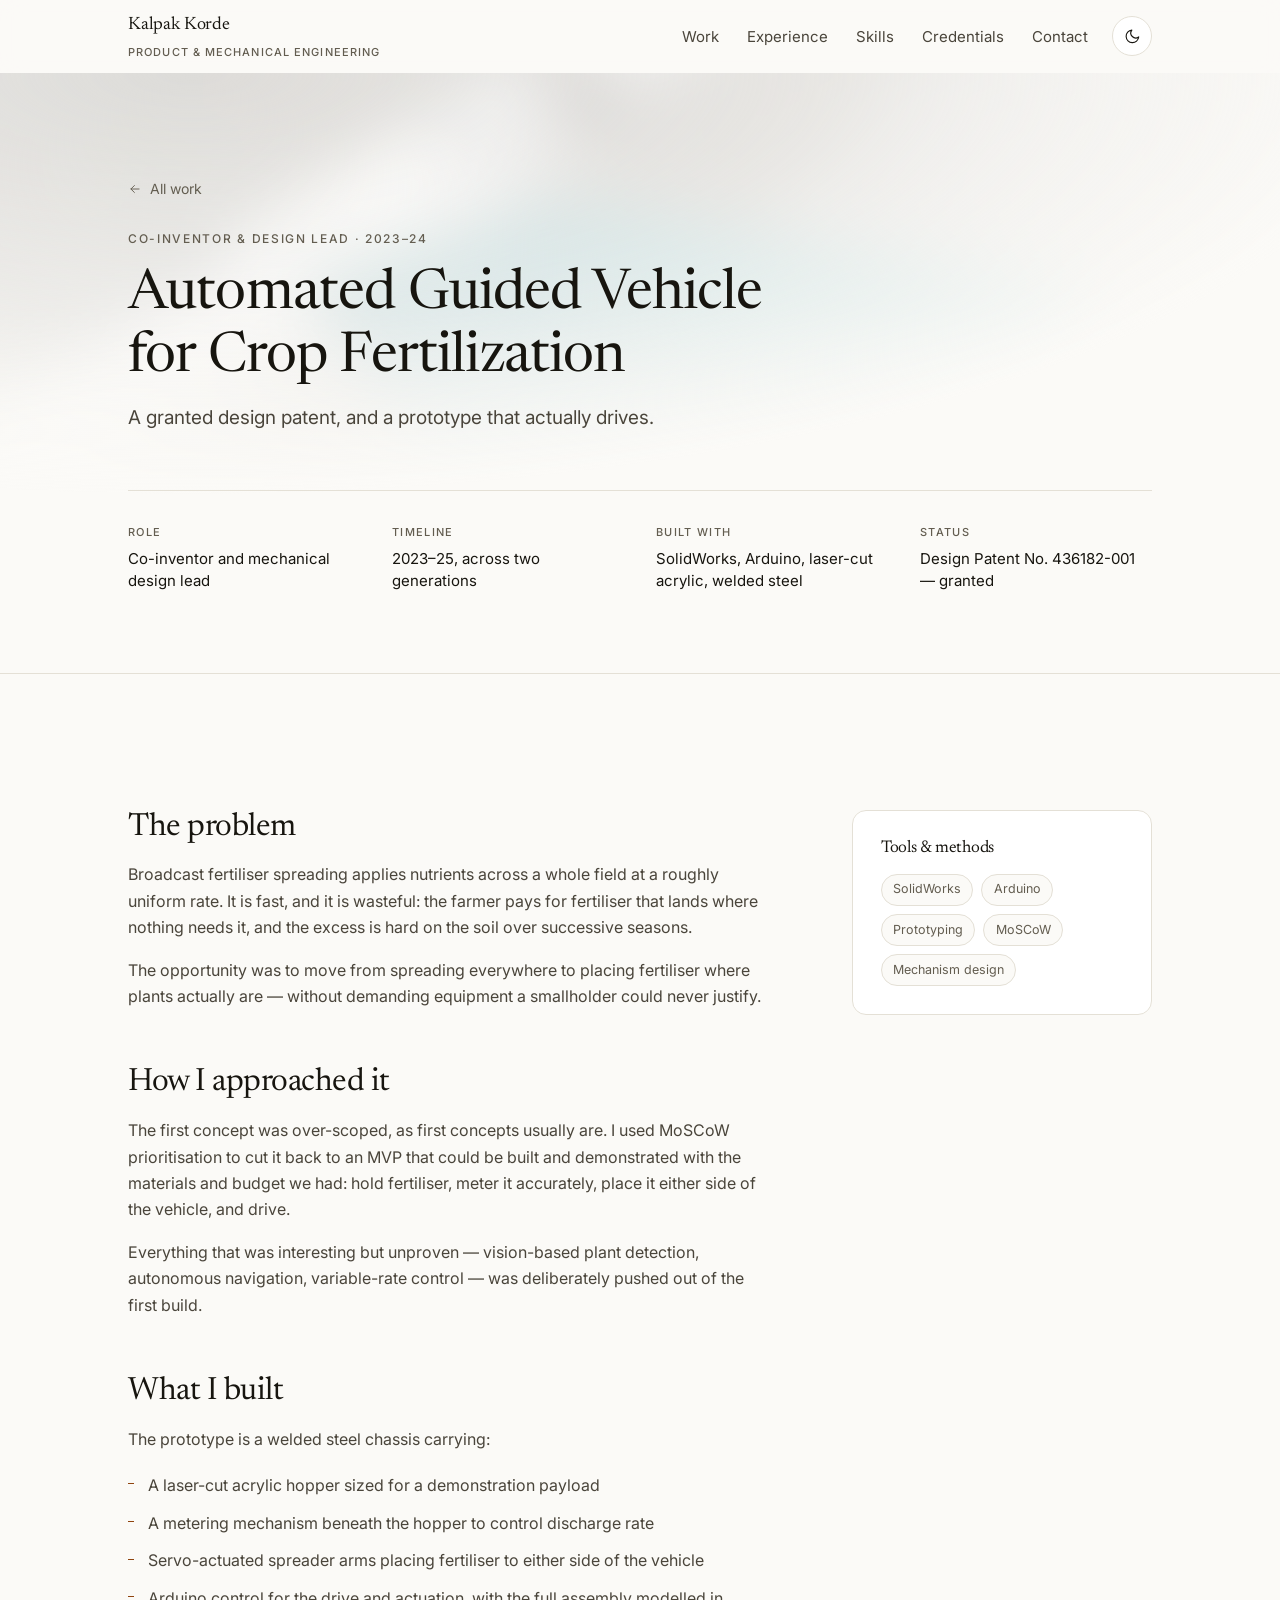
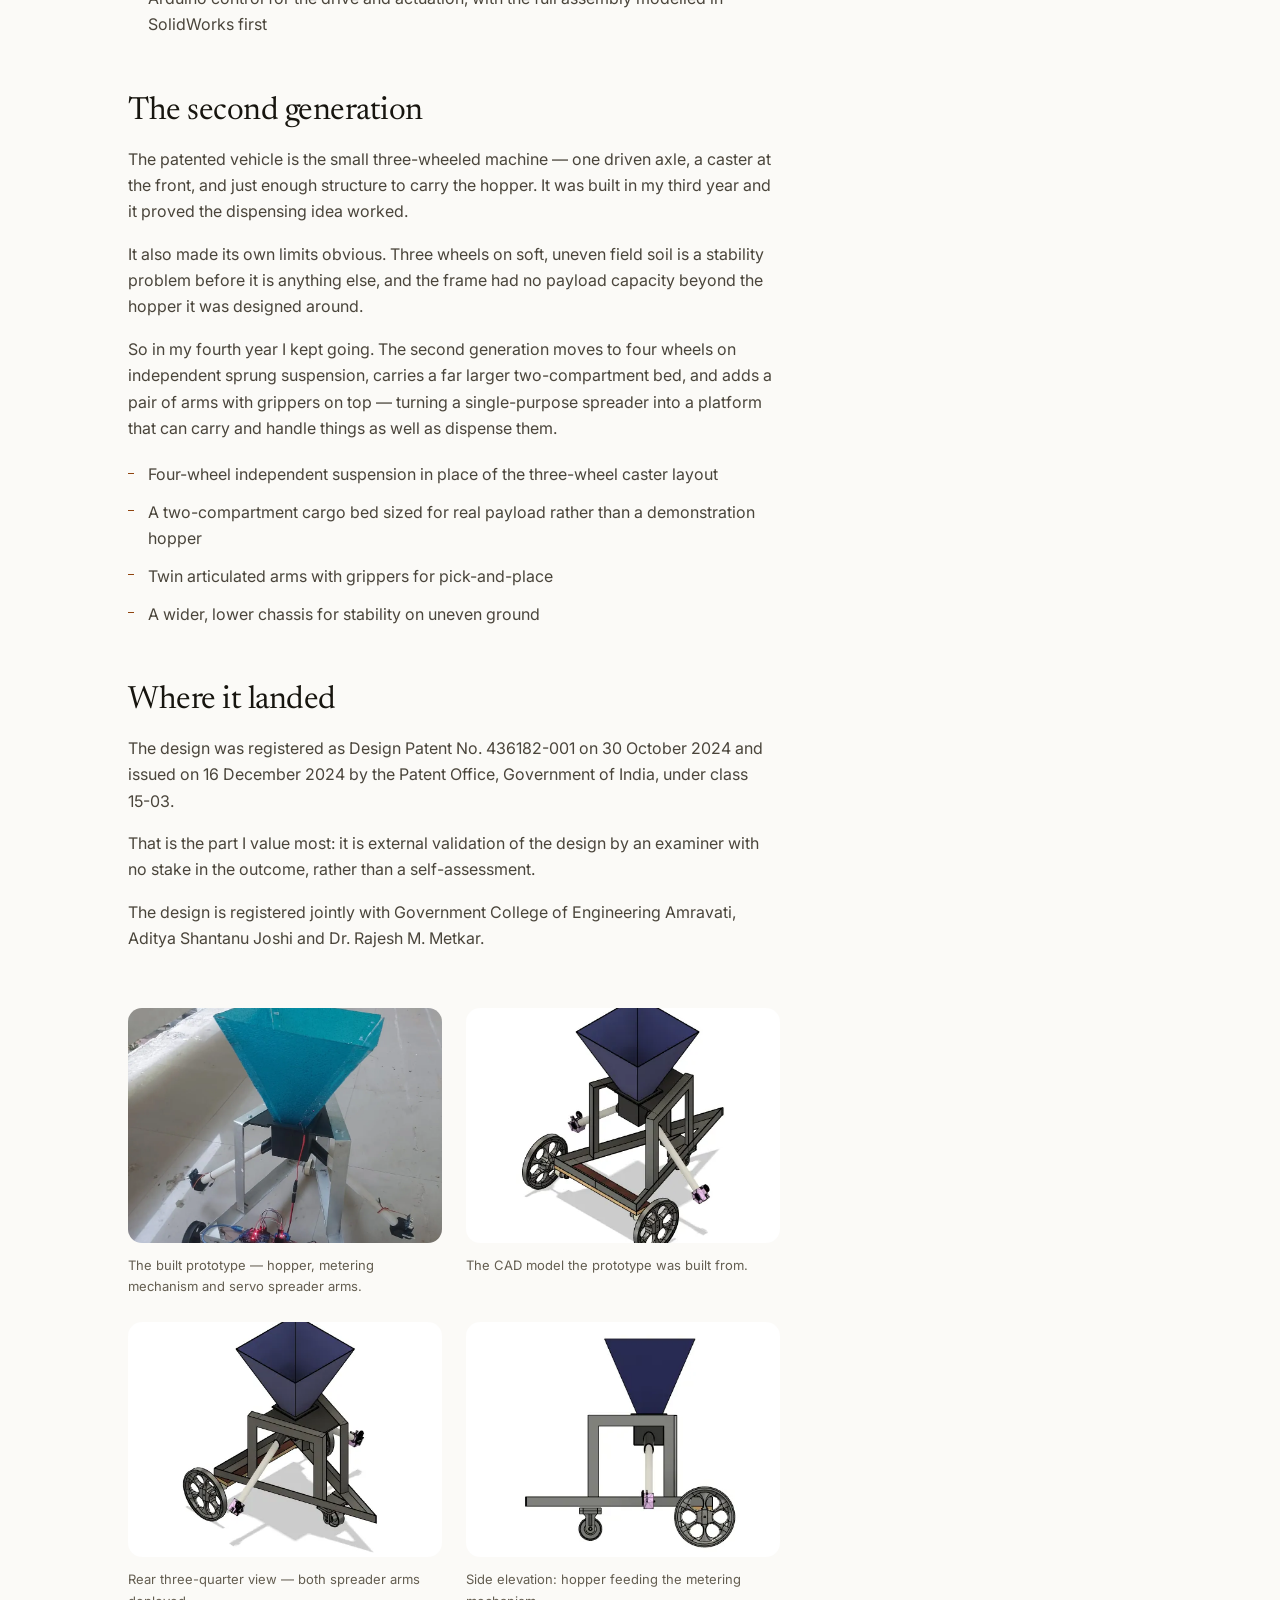
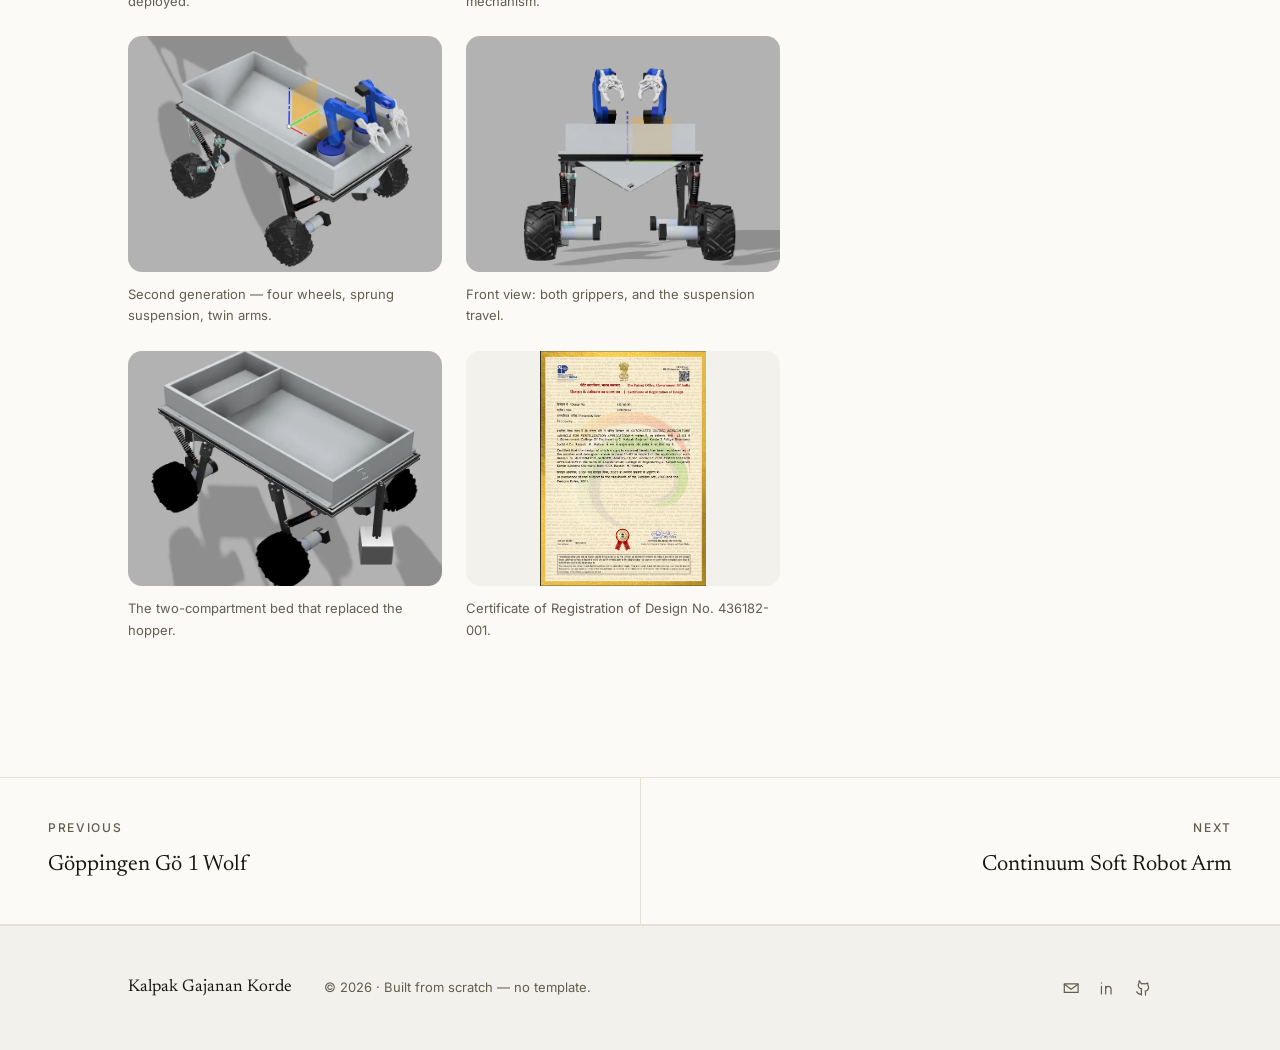
==== commit 5ed0a365: "Promote Gö 1 Wolf to the lead case study Moves the glider from an 'Also built' card to the first ful" ====
--- a/portfolio/work/agv-fertilization.html
+++ b/portfolio/work/agv-fertilization.html
@@ -305,9 +305,9 @@
         </div>
 
         <nav class="proj-nav" aria-label="More projects">
-            <a href="flying-deck.html">
+            <a href="go1-wolf-glider.html">
                 <p class="eyebrow">Previous</p>
-                <strong>The Flying Deck</strong>
+                <strong>Göppingen Gö 1 Wolf</strong>
             </a>
             <a class="next" href="continuum-soft-arm.html">
                 <p class="eyebrow">Next</p>
